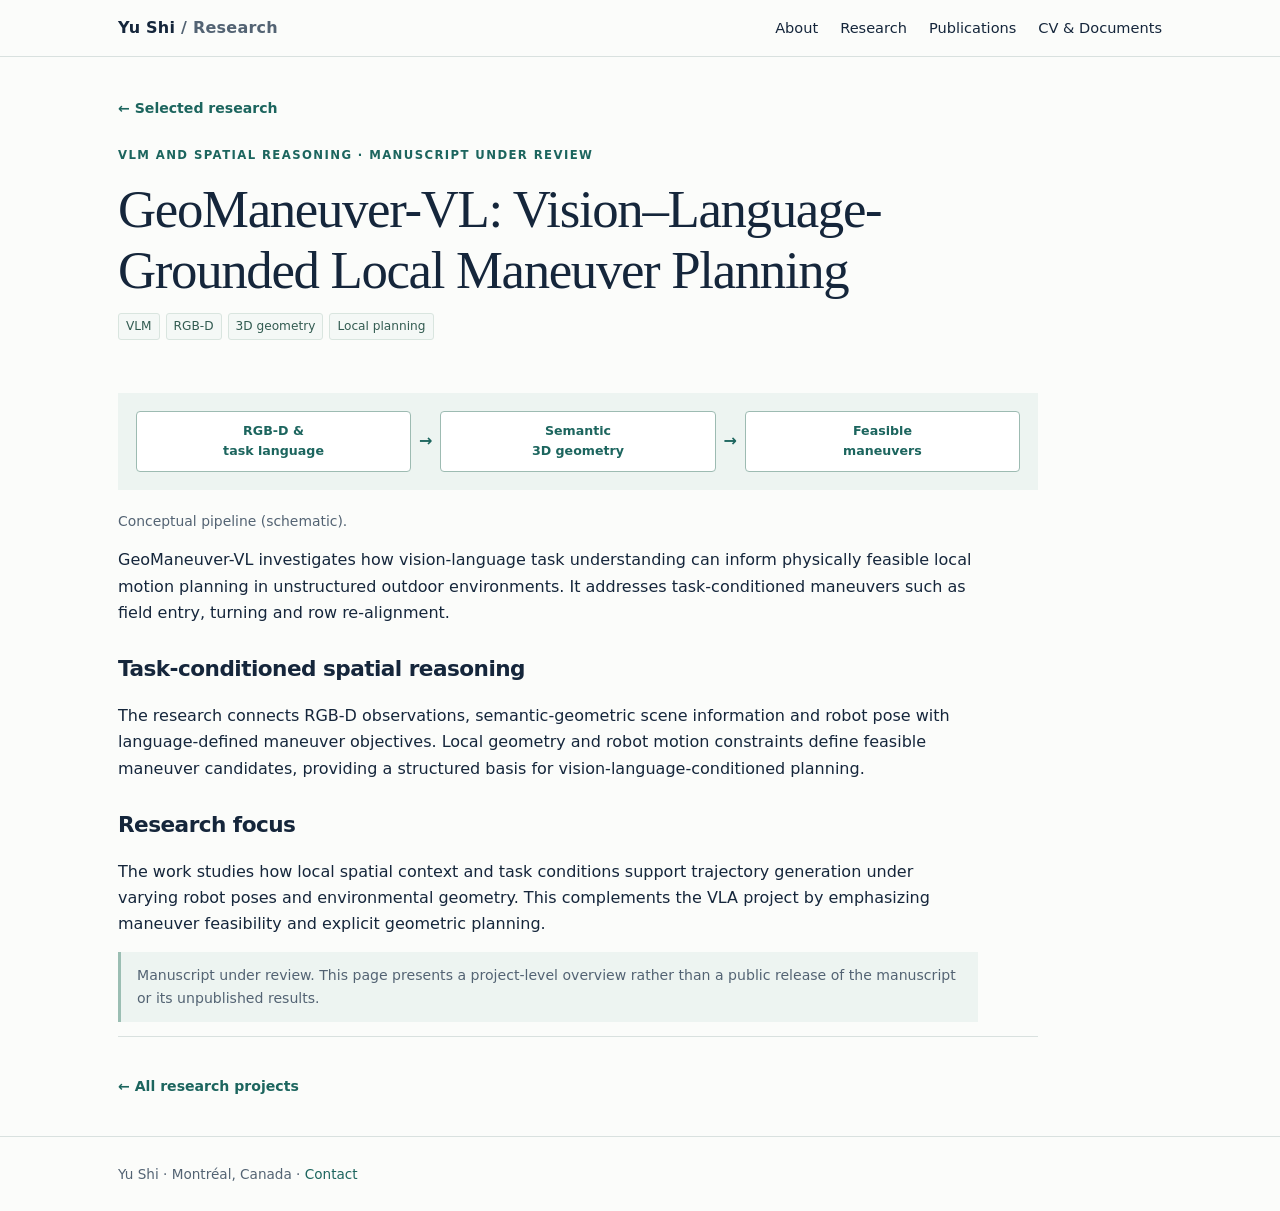
==== projects/geomaneuver.html @ 8a61a862 "Add files via upload" ====
<!DOCTYPE html><html lang="en"><head><meta charset="utf-8"><meta name="viewport" content="width=device-width,initial-scale=1"><title>GeoManeuver-VL: Vision–Language-Grounded Local Maneuver Planning | Yu Shi</title><meta name="description" content="Language-conditioned 3D local maneuver planning using RGB-D, semantic geometry, robot pose and physically feasible candidate maneuvers."><link rel="stylesheet" href="../style.css"><link rel="icon" href="../assets/favicon.svg" type="image/svg+xml"></head><body><a class="skip" href="#main">Skip to content</a><header><div class="nav"><a class="brand" href="../index.html">Yu Shi<span class="subtle"> / Research</span></a><nav aria-label="Main navigation"><a href="../index.html#about">About</a><a href="../index.html#research">Research</a><a href="../index.html#publications">Publications</a><a href="../index.html#documents">CV &amp; Documents</a></nav></div></header><main id="main" class="wrap"><div class="detail detail-header"><a class="back" href="../index.html#research">← Selected research</a><p class="eyebrow" style="margin-top:24px">VLM and spatial reasoning · Manuscript under review</p><h1>GeoManeuver-VL: Vision–Language-Grounded Local Maneuver Planning</h1><div class="tags"><span>VLM</span><span>RGB-D</span><span>3D geometry</span><span>Local planning</span></div></div><article class="detail"><div class="flow"><div class="pipeline"><div>RGB-D &amp;<br>task language</div><b>→</b><div>Semantic<br>3D geometry</div><b>→</b><div>Feasible<br>maneuvers</div></div></div><p class="small">Conceptual pipeline (schematic).</p><p>GeoManeuver-VL investigates how vision-language task understanding can inform physically feasible local motion planning in unstructured outdoor environments. It addresses task-conditioned maneuvers such as field entry, turning and row re-alignment.</p><h2>Task-conditioned spatial reasoning</h2><p>The research connects RGB-D observations, semantic-geometric scene information and robot pose with language-defined maneuver objectives. Local geometry and robot motion constraints define feasible maneuver candidates, providing a structured basis for vision-language-conditioned planning.</p><h2>Research focus</h2><p>The work studies how local spatial context and task conditions support trajectory generation under varying robot poses and environmental geometry. This complements the VLA project by emphasizing maneuver feasibility and explicit geometric planning.</p><p class="note">Manuscript under review. This page presents a project-level overview rather than a public release of the manuscript or its unpublished results.</p><div class="section"><a href="../index.html#research" class="back">← All research projects</a></div></article></main><footer><div class="wrap">Yu Shi · Montréal, Canada · <a href="mailto:yu.shi6@mail.mcgill.ca">Contact</a></div></footer></body></html>
---- style.css ----
/* Yu Shi — academic portfolio. No external dependencies. */
:root{--ink:#15263b;--muted:#536373;--accent:#1c655e;--line:#d9e1df;--paper:#fbfcfa;--white:#fff;--soft:#edf4f1;--max:1100px}*{box-sizing:border-box}html{scroll-behavior:smooth;scroll-padding-top:82px}body{margin:0;background:var(--paper);color:var(--ink);font:16px/1.65 system-ui,-apple-system,BlinkMacSystemFont,"Segoe UI",sans-serif}a{color:var(--accent);text-decoration:none}a:hover{text-decoration:underline;text-underline-offset:4px}a:focus-visible,button:focus-visible{outline:3px solid #e3a852;outline-offset:4px}img{display:block;max-width:100%;height:auto}h1,h2,h3,p{margin-top:0}h1,h2,h3{line-height:1.23;letter-spacing:-.025em}h1{font-size:clamp(2.6rem,6vw,4.5rem);font-family:Georgia,"Times New Roman",serif;font-weight:400;margin-bottom:8px}h2{font-size:1.8rem;margin-bottom:20px}h3{font-size:1.22rem;margin-bottom:9px}p{margin-bottom:14px}header{position:sticky;top:0;z-index:10;background:rgba(251,252,250,.97);border-bottom:1px solid var(--line)}.nav{max-width:var(--max);margin:auto;padding:15px 28px;display:flex;gap:24px;justify-content:space-between;align-items:center}.brand{font-size:1rem;font-weight:750;letter-spacing:.015em;color:var(--ink)}nav{display:flex;gap:22px;align-items:center;flex-wrap:wrap}nav a{font-size:.91rem;color:var(--ink)}.wrap{max-width:var(--max);margin:auto;padding:0 28px}.hero{display:grid;grid-template-columns:minmax(0,1fr) 220px;gap:56px;align-items:center;padding:64px 0 48px}.eyebrow{font-size:.73rem;color:var(--accent);font-weight:800;letter-spacing:.12em;text-transform:uppercase;margin-bottom:14px}.lead{font-size:1.23rem;color:var(--ink);font-weight:550;line-height:1.45}.affiliation{font-size:.96rem;color:var(--muted);margin-bottom:21px}.bio{max-width:750px}.portrait{width:100%;max-width:220px;aspect-ratio:3/4;object-fit:cover;object-position:50% 23%;border-radius:9px;border:1px solid var(--line)}.links{display:flex;gap:10px 16px;flex-wrap:wrap;align-items:center;margin-top:24px}.button{padding:9px 15px;border:1px solid var(--accent);border-radius:5px;font-size:.87rem;font-weight:650;display:inline-block}.button.primary{background:var(--accent);color:white}.button:hover{background:var(--soft);color:var(--accent);text-decoration:none}.small{font-size:.87rem;color:var(--muted)}.section{border-top:1px solid var(--line);padding:36px 0}.section-head{display:flex;align-items:baseline;gap:16px;justify-content:space-between}.section-head .small{max-width:490px;text-align:right}.expertise{display:grid;grid-template-columns:repeat(3,1fr);gap:24px}.expertise>div{border-left:3px solid #9bbeb3;padding-left:16px}.expertise h3{font-size:1rem;margin-bottom:7px}.expertise p{font-size:.93rem;color:var(--muted);margin:0}.projects{display:grid;grid-template-columns:repeat(2,minmax(0,1fr));gap:27px 28px}.project{min-width:0;background:white;border:1px solid var(--line);border-radius:8px;overflow:hidden;display:flex;flex-direction:column}.project:hover{border-color:#9fb8af}.thumb{background:#f0f4f1;aspect-ratio:2/1;overflow:hidden;border-bottom:1px solid var(--line)}.thumb img{width:100%;height:100%;object-fit:contain}.thumb.photo img{object-fit:cover;object-position:50% 45%}.project-body{padding:20px 22px 22px;flex:1}.project-body h3 a{color:var(--ink)}.project-body p{font-size:.94rem;color:var(--muted);margin-bottom:12px}.meta{font-size:.72rem;color:var(--accent);font-weight:750;letter-spacing:.065em;text-transform:uppercase;margin-bottom:10px}.tags{display:flex;gap:6px;flex-wrap:wrap;margin:13px 0}.tags span{font-size:.76rem;border:1px solid #d9e5df;background:#f4f8f6;color:#325b51;border-radius:3px;padding:2px 7px}.project-link{display:inline-block;font-weight:700;font-size:.86rem;margin-top:4px}.publications{list-style:none;padding:0;margin:0}.publications li{padding:13px 0;border-bottom:1px solid var(--line);line-height:1.5}.publication-title{font-weight:650}.publication-meta{font-size:.9rem;color:var(--muted);margin-top:5px}.pub-year{font-size:.82rem;color:var(--accent);font-weight:700;display:inline-block;min-width:48px}.timeline{display:grid;gap:14px}.timeline>div{display:grid;grid-template-columns:135px 1fr;gap:18px}.date{color:var(--muted);font-size:.9rem}.timeline strong{font-weight:650}.doc-list{display:grid;grid-template-columns:1fr 1fr;gap:20px}.doc-list>div{border:1px solid var(--line);padding:18px 20px;background:var(--white);border-radius:5px}.doc-list p{font-size:.91rem;color:var(--muted)}footer{border-top:1px solid var(--line);padding:26px 0;color:var(--muted);font-size:.85rem}.detail-header{padding:38px 0 20px}.detail-header h1{font-size:clamp(2rem,4.4vw,3.3rem);line-height:1.15}.detail{max-width:920px}.detail p{max-width:860px}.detail h2{font-size:1.35rem;margin-top:30px}.detail figure{margin:24px 0}.detail figure img{background:white;border:1px solid var(--line);border-radius:5px;width:100%}figcaption{font-size:.85rem;color:var(--muted);margin-top:8px}.evidence{display:grid;grid-template-columns:1fr 1fr;gap:20px}.evidence figure{margin-top:10px}.pipeline{display:flex;align-items:center;gap:8px;padding:18px;background:#edf4f1;min-height:100%;justify-content:center}.pipeline div{border:1px solid #9dbbb2;background:#fff;color:var(--accent);padding:9px;text-align:center;font-weight:650;font-size:.79rem;border-radius:4px;flex:1}.pipeline b{color:var(--accent)}.note{padding:12px 16px;border-left:3px solid #9bbeb3;background:var(--soft);font-size:.88rem;color:var(--muted)}.back{font-size:.88rem;font-weight:650}.skip{position:absolute;left:-999px;top:0}.skip:focus{left:8px;top:8px;background:white;z-index:50;padding:10px}.detail .flow{margin:20px 0}.subtle{color:var(--muted)}@media(max-width:750px){.nav{padding:12px 18px;gap:12px;flex-wrap:wrap}nav{gap:12px}.wrap{padding:0 19px}.hero{grid-template-columns:1fr 115px;gap:18px;padding:36px 0}.hero .bio,.hero .links{grid-column:1/-1}.portrait{width:115px}.hero-content{display:contents}.hero-main{grid-column:1}.hero .portrait{grid-column:2;grid-row:1}.hero h1{font-size:2.6rem}.lead{font-size:1.02rem}.affiliation{font-size:.84rem}.section-head{display:block}.section-head .small{text-align:left}.expertise,.projects,.doc-list,.evidence{grid-template-columns:1fr}.section{padding:26px 0}.timeline>div{grid-template-columns:1fr;gap:0}.pipeline{flex-wrap:wrap}.pipeline div{flex:1 1 35%}.detail-header{padding-top:24px}}@media print{header,.links,.back,footer,.project-link{display:none}.wrap{max-width:none;padding:0}.section{break-inside:avoid}body{background:white;color:#000}.hero{padding:0 0 20px}}
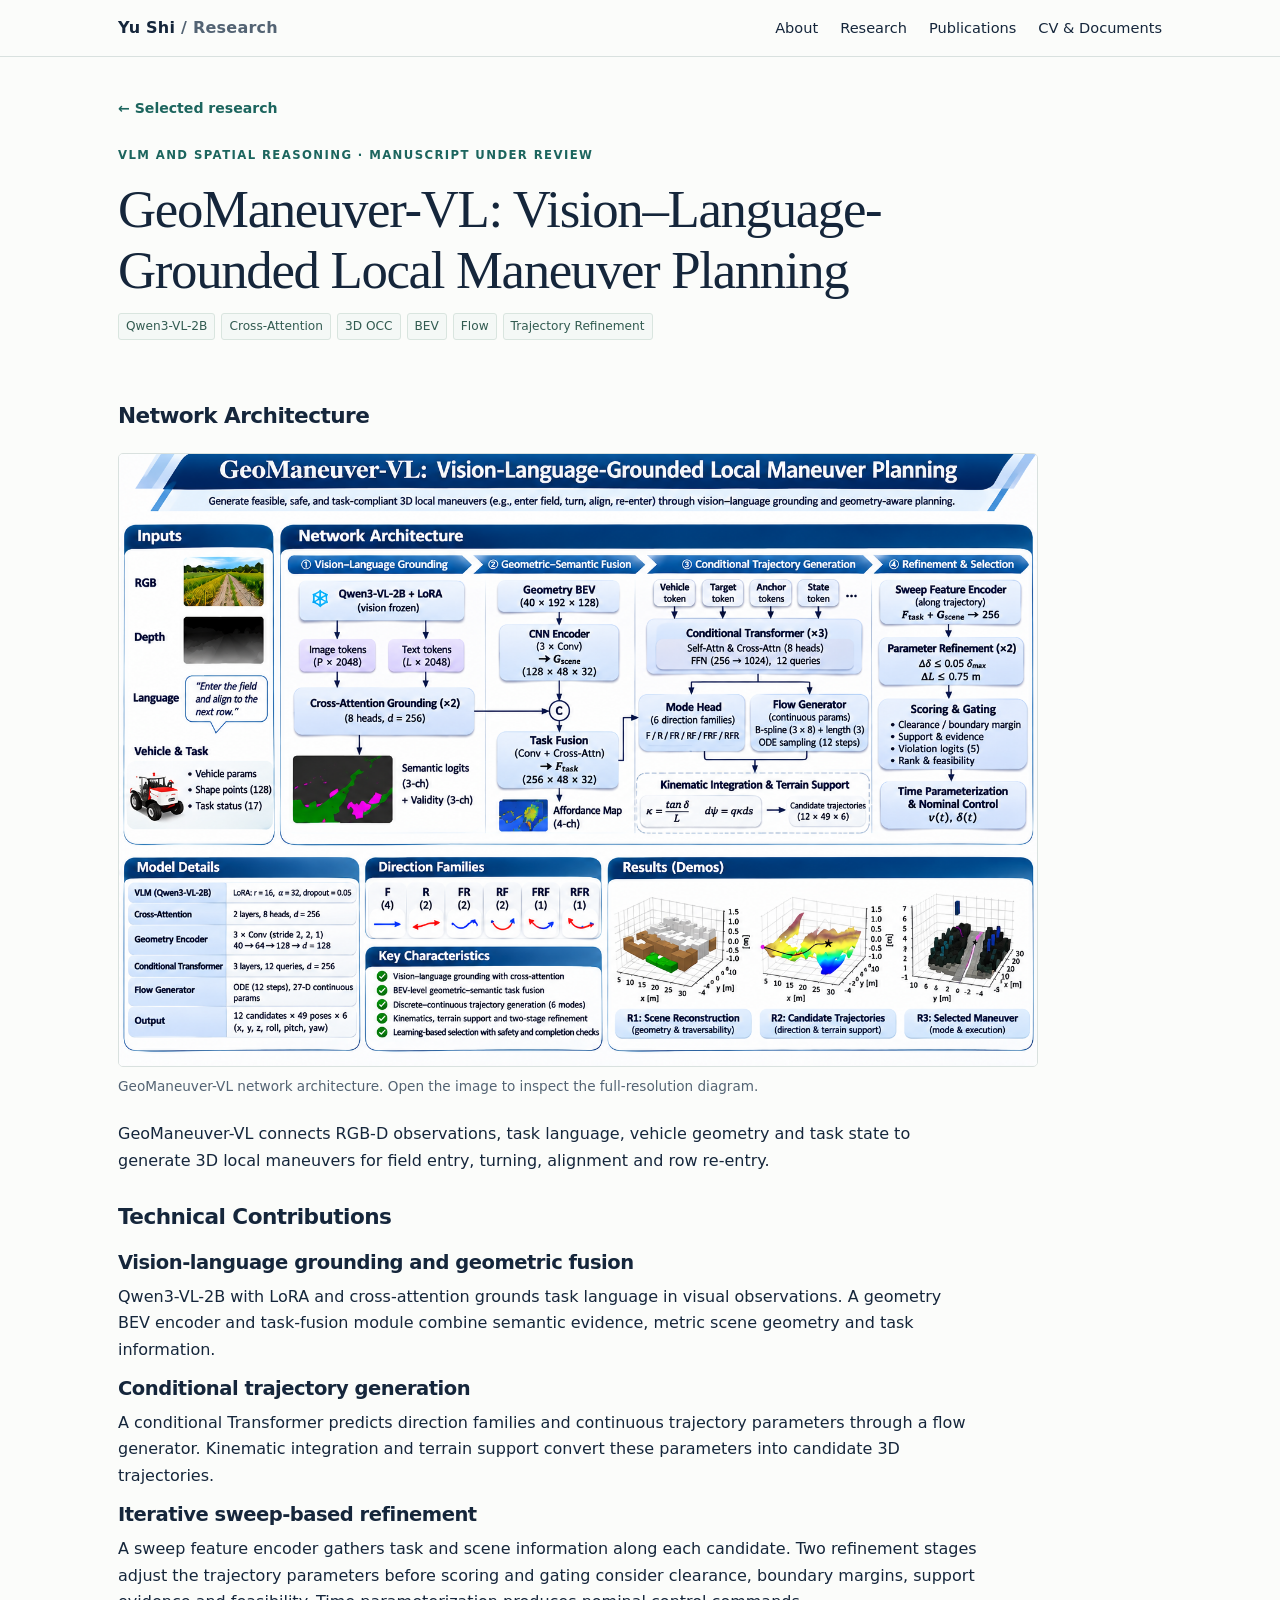
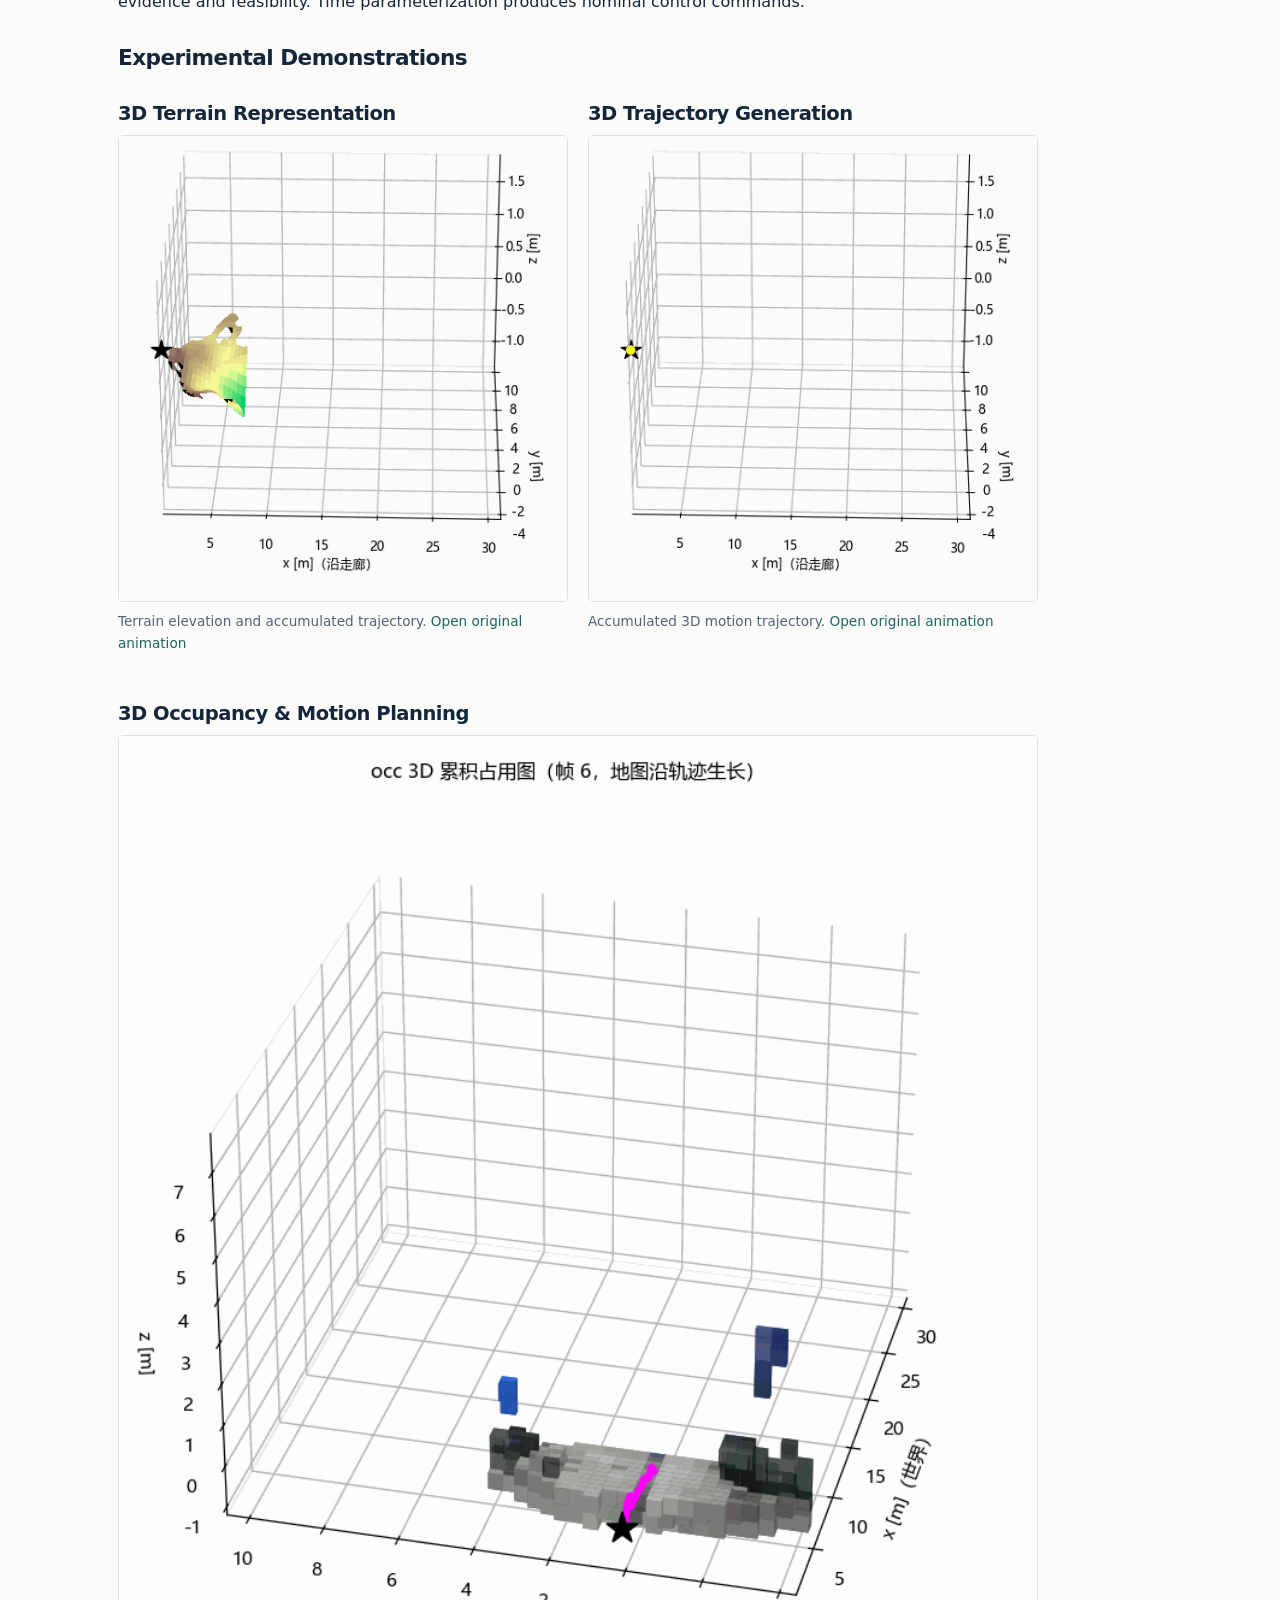
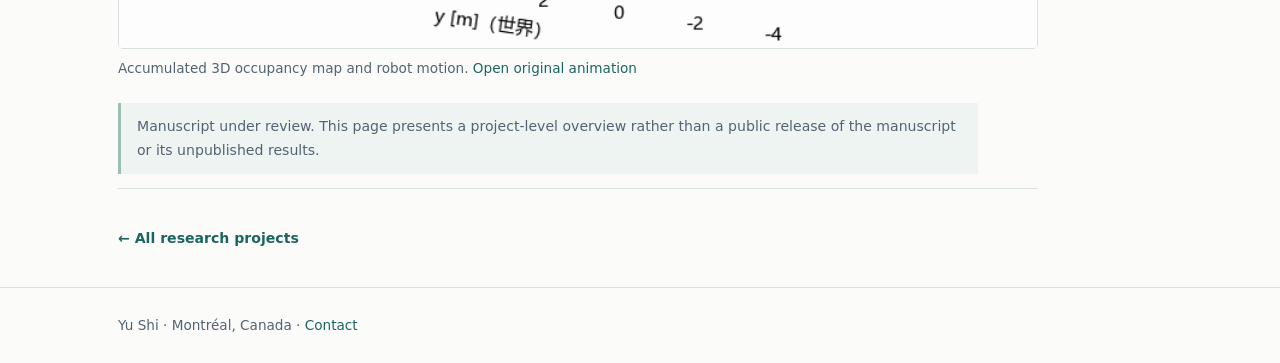
==== commit f0680a09: "Chapter 3" ====
--- a/projects/geomaneuver.html
+++ b/projects/geomaneuver.html
@@ -1 +1,17 @@
-<!DOCTYPE html><html lang="en"><head><meta charset="utf-8"><meta name="viewport" content="width=device-width,initial-scale=1"><title>GeoManeuver-VL: Vision–Language-Grounded Local Maneuver Planning | Yu Shi</title><meta name="description" content="Language-conditioned 3D local maneuver planning using RGB-D, semantic geometry, robot pose and physically feasible candidate maneuvers."><link rel="stylesheet" href="../style.css"><link rel="icon" href="../assets/favicon.svg" type="image/svg+xml"></head><body><a class="skip" href="#main">Skip to content</a><header><div class="nav"><a class="brand" href="../index.html">Yu Shi<span class="subtle"> / Research</span></a><nav aria-label="Main navigation"><a href="../index.html#about">About</a><a href="../index.html#research">Research</a><a href="../index.html#publications">Publications</a><a href="../index.html#documents">CV &amp; Documents</a></nav></div></header><main id="main" class="wrap"><div class="detail detail-header"><a class="back" href="../index.html#research">← Selected research</a><p class="eyebrow" style="margin-top:24px">VLM and spatial reasoning · Manuscript under review</p><h1>GeoManeuver-VL: Vision–Language-Grounded Local Maneuver Planning</h1><div class="tags"><span>VLM</span><span>RGB-D</span><span>3D geometry</span><span>Local planning</span></div></div><article class="detail"><div class="flow"><div class="pipeline"><div>RGB-D &amp;<br>task language</div><b>→</b><div>Semantic<br>3D geometry</div><b>→</b><div>Feasible<br>maneuvers</div></div></div><p class="small">Conceptual pipeline (schematic).</p><p>GeoManeuver-VL investigates how vision-language task understanding can inform physically feasible local motion planning in unstructured outdoor environments. It addresses task-conditioned maneuvers such as field entry, turning and row re-alignment.</p><h2>Task-conditioned spatial reasoning</h2><p>The research connects RGB-D observations, semantic-geometric scene information and robot pose with language-defined maneuver objectives. Local geometry and robot motion constraints define feasible maneuver candidates, providing a structured basis for vision-language-conditioned planning.</p><h2>Research focus</h2><p>The work studies how local spatial context and task conditions support trajectory generation under varying robot poses and environmental geometry. This complements the VLA project by emphasizing maneuver feasibility and explicit geometric planning.</p><p class="note">Manuscript under review. This page presents a project-level overview rather than a public release of the manuscript or its unpublished results.</p><div class="section"><a href="../index.html#research" class="back">← All research projects</a></div></article></main><footer><div class="wrap">Yu Shi · Montréal, Canada · <a href="mailto:yu.shi6@mail.mcgill.ca">Contact</a></div></footer></body></html>+<!DOCTYPE html><html lang="en"><head><meta charset="utf-8"><meta name="viewport" content="width=device-width,initial-scale=1"><title>GeoManeuver-VL: Vision–Language-Grounded Local Maneuver Planning | Yu Shi</title><meta name="description" content="Language-conditioned 3D local maneuver planning using RGB-D, semantic geometry, robot pose and physically feasible candidate maneuvers."><link rel="stylesheet" href="../style.css"><link rel="icon" href="../assets/favicon.svg" type="image/svg+xml"></head><body><a class="skip" href="#main">Skip to content</a><header><div class="nav"><a class="brand" href="../index.html">Yu Shi<span class="subtle"> / Research</span></a><nav aria-label="Main navigation"><a href="../index.html#about">About</a><a href="../index.html#research">Research</a><a href="../index.html#publications">Publications</a><a href="../index.html#documents">CV &amp; Documents</a></nav></div></header><main id="main" class="wrap"><div class="detail detail-header"><a class="back" href="../index.html#research">← Selected research</a><p class="eyebrow" style="margin-top:24px">VLM and spatial reasoning · Manuscript under review</p><h1>GeoManeuver-VL: Vision–Language-Grounded Local Maneuver Planning</h1><div class="tags"><span>Qwen3-VL-2B</span><span>Cross-Attention</span><span>3D OCC</span><span>BEV</span><span>Flow</span><span>Trajectory Refinement</span></div></div><article class="detail">
+<section aria-labelledby="architecture-heading">
+<h2 id="architecture-heading">Network Architecture</h2>
+<figure><a href="../assets/geomaneuver-architecture.png.png"><img src="../assets/geomaneuver-architecture.png.png" alt="GeoManeuver-VL architecture with Qwen3-VL-2B vision-language grounding, geometry BEV fusion, conditional trajectory generation and sweep-based refinement." width="1536" height="1024"></a><figcaption>GeoManeuver-VL network architecture. Open the image to inspect the full-resolution diagram.</figcaption></figure>
+<p>GeoManeuver-VL connects RGB-D observations, task language, vehicle geometry and task state to generate 3D local maneuvers for field entry, turning, alignment and row re-entry.</p>
+</section>
+<section aria-labelledby="contributions-heading">
+<h2 id="contributions-heading">Technical Contributions</h2>
+<h3>Vision-language grounding and geometric fusion</h3>
+<p>Qwen3-VL-2B with LoRA and cross-attention grounds task language in visual observations. A geometry BEV encoder and task-fusion module combine semantic evidence, metric scene geometry and task information.</p>
+<h3>Conditional trajectory generation</h3>
+<p>A conditional Transformer predicts direction families and continuous trajectory parameters through a flow generator. Kinematic integration and terrain support convert these parameters into candidate 3D trajectories.</p>
+<h3>Iterative sweep-based refinement</h3>
+<p>A sweep feature encoder gathers task and scene information along each candidate. Two refinement stages adjust the trajectory parameters before scoring and gating consider clearance, boundary margins, support evidence and feasibility. Time parameterization produces nominal control commands.</p>
+</section>
+<section id="demos" aria-labelledby="experiments-heading"><h2 id="experiments-heading">Experimental Demonstrations</h2><div class="evidence"><figure><h3>3D Terrain Representation</h3><div class="gif-crop" style="position:relative;overflow:hidden;aspect-ratio:481.85549999999995/499.7758;border:1px solid var(--line);border-radius:5px;background:white"><img src="../assets/videos/geomaneuver-terrain-trajectory.gif" alt="Terrain elevation and accumulated trajectory." loading="lazy" style="position:absolute;max-width:none;width:280.1669795197938%;height:124.05562654294187%;left:-23.167007536491752%;top:-24.055626542941855%;border:0;border-radius:0"></div><figcaption>Terrain elevation and accumulated trajectory. <a href="../assets/videos/geomaneuver-terrain-trajectory.gif">Open original animation</a></figcaption></figure><figure><h3>3D Trajectory Generation</h3><div class="gif-crop" style="position:relative;overflow:hidden;aspect-ratio:481.85549999999995/499.7758;border:1px solid var(--line);border-radius:5px;background:white"><img src="../assets/videos/geomaneuver-terrain-trajectory.gif" alt="Accumulated 3D motion trajectory." loading="lazy" style="position:absolute;max-width:none;width:280.1669795197938%;height:124.05562654294187%;left:-162.83304849690418%;top:-24.055626542941855%;border:0;border-radius:0"></div><figcaption>Accumulated 3D motion trajectory. <a href="../assets/videos/geomaneuver-terrain-trajectory.gif">Open original animation</a></figcaption></figure></div><figure><h3>3D Occupancy &amp; Motion Planning</h3><div class="gif-crop" style="position:relative;overflow:hidden;aspect-ratio:762.7675/757.4166399999999;border:1px solid var(--line);border-radius:5px;background:white"><img src="../assets/videos/geomaneuver-occupancy.gif" alt="Accumulated 3D occupancy map and robot motion." loading="lazy" style="position:absolute;max-width:none;width:180.2646284746007%;height:118.95698515416827%;left:-41.24094170241916%;top:-13.55395888846593%;border:0;border-radius:0"></div><figcaption>Accumulated 3D occupancy map and robot motion. <a href="../assets/videos/geomaneuver-occupancy.gif">Open original animation</a></figcaption></figure></section>
+<p class="note">Manuscript under review. This page presents a project-level overview rather than a public release of the manuscript or its unpublished results.</p><div class="section"><a href="../index.html#research" class="back">← All research projects</a></div></article></main><footer><div class="wrap">Yu Shi · Montréal, Canada · <a href="mailto:yu.shi6@mail.mcgill.ca">Contact</a></div></footer></body></html>
--- a/style.css
+++ b/style.css
@@ -1,2 +1,4 @@
 /* Yu Shi — academic portfolio. No external dependencies. */
-:root{--ink:#15263b;--muted:#536373;--accent:#1c655e;--line:#d9e1df;--paper:#fbfcfa;--white:#fff;--soft:#edf4f1;--max:1100px}*{box-sizing:border-box}html{scroll-behavior:smooth;scroll-padding-top:82px}body{margin:0;background:var(--paper);color:var(--ink);font:16px/1.65 system-ui,-apple-system,BlinkMacSystemFont,"Segoe UI",sans-serif}a{color:var(--accent);text-decoration:none}a:hover{text-decoration:underline;text-underline-offset:4px}a:focus-visible,button:focus-visible{outline:3px solid #e3a852;outline-offset:4px}img{display:block;max-width:100%;height:auto}h1,h2,h3,p{margin-top:0}h1,h2,h3{line-height:1.23;letter-spacing:-.025em}h1{font-size:clamp(2.6rem,6vw,4.5rem);font-family:Georgia,"Times New Roman",serif;font-weight:400;margin-bottom:8px}h2{font-size:1.8rem;margin-bottom:20px}h3{font-size:1.22rem;margin-bottom:9px}p{margin-bottom:14px}header{position:sticky;top:0;z-index:10;background:rgba(251,252,250,.97);border-bottom:1px solid var(--line)}.nav{max-width:var(--max);margin:auto;padding:15px 28px;display:flex;gap:24px;justify-content:space-between;align-items:center}.brand{font-size:1rem;font-weight:750;letter-spacing:.015em;color:var(--ink)}nav{display:flex;gap:22px;align-items:center;flex-wrap:wrap}nav a{font-size:.91rem;color:var(--ink)}.wrap{max-width:var(--max);margin:auto;padding:0 28px}.hero{display:grid;grid-template-columns:minmax(0,1fr) 220px;gap:56px;align-items:center;padding:64px 0 48px}.eyebrow{font-size:.73rem;color:var(--accent);font-weight:800;letter-spacing:.12em;text-transform:uppercase;margin-bottom:14px}.lead{font-size:1.23rem;color:var(--ink);font-weight:550;line-height:1.45}.affiliation{font-size:.96rem;color:var(--muted);margin-bottom:21px}.bio{max-width:750px}.portrait{width:100%;max-width:220px;aspect-ratio:3/4;object-fit:cover;object-position:50% 23%;border-radius:9px;border:1px solid var(--line)}.links{display:flex;gap:10px 16px;flex-wrap:wrap;align-items:center;margin-top:24px}.button{padding:9px 15px;border:1px solid var(--accent);border-radius:5px;font-size:.87rem;font-weight:650;display:inline-block}.button.primary{background:var(--accent);color:white}.button:hover{background:var(--soft);color:var(--accent);text-decoration:none}.small{font-size:.87rem;color:var(--muted)}.section{border-top:1px solid var(--line);padding:36px 0}.section-head{display:flex;align-items:baseline;gap:16px;justify-content:space-between}.section-head .small{max-width:490px;text-align:right}.expertise{display:grid;grid-template-columns:repeat(3,1fr);gap:24px}.expertise>div{border-left:3px solid #9bbeb3;padding-left:16px}.expertise h3{font-size:1rem;margin-bottom:7px}.expertise p{font-size:.93rem;color:var(--muted);margin:0}.projects{display:grid;grid-template-columns:repeat(2,minmax(0,1fr));gap:27px 28px}.project{min-width:0;background:white;border:1px solid var(--line);border-radius:8px;overflow:hidden;display:flex;flex-direction:column}.project:hover{border-color:#9fb8af}.thumb{background:#f0f4f1;aspect-ratio:2/1;overflow:hidden;border-bottom:1px solid var(--line)}.thumb img{width:100%;height:100%;object-fit:contain}.thumb.photo img{object-fit:cover;object-position:50% 45%}.project-body{padding:20px 22px 22px;flex:1}.project-body h3 a{color:var(--ink)}.project-body p{font-size:.94rem;color:var(--muted);margin-bottom:12px}.meta{font-size:.72rem;color:var(--accent);font-weight:750;letter-spacing:.065em;text-transform:uppercase;margin-bottom:10px}.tags{display:flex;gap:6px;flex-wrap:wrap;margin:13px 0}.tags span{font-size:.76rem;border:1px solid #d9e5df;background:#f4f8f6;color:#325b51;border-radius:3px;padding:2px 7px}.project-link{display:inline-block;font-weight:700;font-size:.86rem;margin-top:4px}.publications{list-style:none;padding:0;margin:0}.publications li{padding:13px 0;border-bottom:1px solid var(--line);line-height:1.5}.publication-title{font-weight:650}.publication-meta{font-size:.9rem;color:var(--muted);margin-top:5px}.pub-year{font-size:.82rem;color:var(--accent);font-weight:700;display:inline-block;min-width:48px}.timeline{display:grid;gap:14px}.timeline>div{display:grid;grid-template-columns:135px 1fr;gap:18px}.date{color:var(--muted);font-size:.9rem}.timeline strong{font-weight:650}.doc-list{display:grid;grid-template-columns:1fr 1fr;gap:20px}.doc-list>div{border:1px solid var(--line);padding:18px 20px;background:var(--white);border-radius:5px}.doc-list p{font-size:.91rem;color:var(--muted)}footer{border-top:1px solid var(--line);padding:26px 0;color:var(--muted);font-size:.85rem}.detail-header{padding:38px 0 20px}.detail-header h1{font-size:clamp(2rem,4.4vw,3.3rem);line-height:1.15}.detail{max-width:920px}.detail p{max-width:860px}.detail h2{font-size:1.35rem;margin-top:30px}.detail figure{margin:24px 0}.detail figure img{background:white;border:1px solid var(--line);border-radius:5px;width:100%}figcaption{font-size:.85rem;color:var(--muted);margin-top:8px}.evidence{display:grid;grid-template-columns:1fr 1fr;gap:20px}.evidence figure{margin-top:10px}.pipeline{display:flex;align-items:center;gap:8px;padding:18px;background:#edf4f1;min-height:100%;justify-content:center}.pipeline div{border:1px solid #9dbbb2;background:#fff;color:var(--accent);padding:9px;text-align:center;font-weight:650;font-size:.79rem;border-radius:4px;flex:1}.pipeline b{color:var(--accent)}.note{padding:12px 16px;border-left:3px solid #9bbeb3;background:var(--soft);font-size:.88rem;color:var(--muted)}.back{font-size:.88rem;font-weight:650}.skip{position:absolute;left:-999px;top:0}.skip:focus{left:8px;top:8px;background:white;z-index:50;padding:10px}.detail .flow{margin:20px 0}.subtle{color:var(--muted)}@media(max-width:750px){.nav{padding:12px 18px;gap:12px;flex-wrap:wrap}nav{gap:12px}.wrap{padding:0 19px}.hero{grid-template-columns:1fr 115px;gap:18px;padding:36px 0}.hero .bio,.hero .links{grid-column:1/-1}.portrait{width:115px}.hero-content{display:contents}.hero-main{grid-column:1}.hero .portrait{grid-column:2;grid-row:1}.hero h1{font-size:2.6rem}.lead{font-size:1.02rem}.affiliation{font-size:.84rem}.section-head{display:block}.section-head .small{text-align:left}.expertise,.projects,.doc-list,.evidence{grid-template-columns:1fr}.section{padding:26px 0}.timeline>div{grid-template-columns:1fr;gap:0}.pipeline{flex-wrap:wrap}.pipeline div{flex:1 1 35%}.detail-header{padding-top:24px}}@media print{header,.links,.back,footer,.project-link{display:none}.wrap{max-width:none;padding:0}.section{break-inside:avoid}body{background:white;color:#000}.hero{padding:0 0 20px}}+:root{--ink:#15263b;--muted:#536373;--accent:#1c655e;--line:#d9e1df;--paper:#fbfcfa;--white:#fff;--soft:#edf4f1;--max:1100px}*{box-sizing:border-box}html{scroll-behavior:smooth;scroll-padding-top:82px}body{margin:0;background:var(--paper);color:var(--ink);font:16px/1.65 system-ui,-apple-system,BlinkMacSystemFont,"Segoe UI",sans-serif}a{color:var(--accent);text-decoration:none}a:hover{text-decoration:underline;text-underline-offset:4px}a:focus-visible,button:focus-visible{outline:3px solid #e3a852;outline-offset:4px}img{display:block;max-width:100%;height:auto}h1,h2,h3,p{margin-top:0}h1,h2,h3{line-height:1.23;letter-spacing:-.025em}h1{font-size:clamp(2.6rem,6vw,4.5rem);font-family:Georgia,"Times New Roman",serif;font-weight:400;margin-bottom:8px}h2{font-size:1.8rem;margin-bottom:20px}h3{font-size:1.22rem;margin-bottom:9px}p{margin-bottom:14px}header{position:sticky;top:0;z-index:10;background:rgba(251,252,250,.97);border-bottom:1px solid var(--line)}.nav{max-width:var(--max);margin:auto;padding:15px 28px;display:flex;gap:24px;justify-content:space-between;align-items:center}.brand{font-size:1rem;font-weight:750;letter-spacing:.015em;color:var(--ink)}nav{display:flex;gap:22px;align-items:center;flex-wrap:wrap}nav a{font-size:.91rem;color:var(--ink)}.wrap{max-width:var(--max);margin:auto;padding:0 28px}.hero{display:grid;grid-template-columns:minmax(0,1fr) 220px;gap:56px;align-items:center;padding:64px 0 48px}.eyebrow{font-size:.73rem;color:var(--accent);font-weight:800;letter-spacing:.12em;text-transform:uppercase;margin-bottom:14px}.lead{font-size:1.23rem;color:var(--ink);font-weight:550;line-height:1.45}.affiliation{font-size:.96rem;color:var(--muted);margin-bottom:21px}.bio{max-width:750px}.portrait{width:100%;max-width:220px;aspect-ratio:3/4;object-fit:cover;object-position:50% 23%;border-radius:9px;border:1px solid var(--line)}.links{display:flex;gap:10px 16px;flex-wrap:wrap;align-items:center;margin-top:24px}.button{padding:9px 15px;border:1px solid var(--accent);border-radius:5px;font-size:.87rem;font-weight:650;display:inline-block}.button.primary{background:var(--accent);color:white}.button:hover{background:var(--soft);color:var(--accent);text-decoration:none}.small{font-size:.87rem;color:var(--muted)}.section{border-top:1px solid var(--line);padding:36px 0}.section-head{display:flex;align-items:baseline;gap:16px;justify-content:space-between}.section-head .small{max-width:490px;text-align:right}.expertise{display:grid;grid-template-columns:repeat(3,1fr);gap:24px}.expertise>div{border-left:3px solid #9bbeb3;padding-left:16px}.expertise h3{font-size:1rem;margin-bottom:7px}.expertise p{font-size:.93rem;color:var(--muted);margin:0}.projects{display:grid;grid-template-columns:repeat(2,minmax(0,1fr));gap:27px 28px}.project{min-width:0;background:white;border:1px solid var(--line);border-radius:8px;overflow:hidden;display:flex;flex-direction:column}.project:hover{border-color:#9fb8af}.thumb{background:#f0f4f1;aspect-ratio:2/1;overflow:hidden;border-bottom:1px solid var(--line)}.thumb img{width:100%;height:100%;object-fit:contain}.thumb.photo img{object-fit:cover;object-position:50% 45%}.project-body{padding:20px 22px 22px;flex:1}.project-body h3 a{color:var(--ink)}.project-body p{font-size:.94rem;color:var(--muted);margin-bottom:12px}.meta{font-size:.72rem;color:var(--accent);font-weight:750;letter-spacing:.065em;text-transform:uppercase;margin-bottom:10px}.tags{display:flex;gap:6px;flex-wrap:wrap;margin:13px 0}.tags span{font-size:.76rem;border:1px solid #d9e5df;background:#f4f8f6;color:#325b51;border-radius:3px;padding:2px 7px}.project-link{display:inline-block;font-weight:700;font-size:.86rem;margin-top:4px}.publications{list-style:none;padding:0;margin:0}.publications li{padding:13px 0;border-bottom:1px solid var(--line);line-height:1.5}.publication-title{font-weight:650}.publication-meta{font-size:.9rem;color:var(--muted);margin-top:5px}.pub-year{font-size:.82rem;color:var(--accent);font-weight:700;display:inline-block;min-width:48px}.timeline{display:grid;gap:14px}.timeline>div{display:grid;grid-template-columns:135px 1fr;gap:18px}.date{color:var(--muted);font-size:.9rem}.timeline strong{font-weight:650}.doc-list{display:grid;grid-template-columns:1fr 1fr;gap:20px}.doc-list>div{border:1px solid var(--line);padding:18px 20px;background:var(--white);border-radius:5px}.doc-list p{font-size:.91rem;color:var(--muted)}footer{border-top:1px solid var(--line);padding:26px 0;color:var(--muted);font-size:.85rem}.detail-header{padding:38px 0 20px}.detail-header h1{font-size:clamp(2rem,4.4vw,3.3rem);line-height:1.15}.detail{max-width:920px}.detail p{max-width:860px}.detail h2{font-size:1.35rem;margin-top:30px}.detail figure{margin:24px 0}.detail figure img{background:white;border:1px solid var(--line);border-radius:5px;width:100%}figcaption{font-size:.85rem;color:var(--muted);margin-top:8px}.evidence{display:grid;grid-template-columns:1fr 1fr;gap:20px}.evidence figure{margin-top:10px}.pipeline{display:flex;align-items:center;gap:8px;padding:18px;background:#edf4f1;min-height:100%;justify-content:center}.pipeline div{border:1px solid #9dbbb2;background:#fff;color:var(--accent);padding:9px;text-align:center;font-weight:650;font-size:.79rem;border-radius:4px;flex:1}.pipeline b{color:var(--accent)}.note{padding:12px 16px;border-left:3px solid #9bbeb3;background:var(--soft);font-size:.88rem;color:var(--muted)}.back{font-size:.88rem;font-weight:650}.skip{position:absolute;left:-999px;top:0}.skip:focus{left:8px;top:8px;background:white;z-index:50;padding:10px}.detail .flow{margin:20px 0}.subtle{color:var(--muted)}@media(max-width:750px){.nav{padding:12px 18px;gap:12px;flex-wrap:wrap}nav{gap:12px}.wrap{padding:0 19px}.hero{grid-template-columns:1fr 115px;gap:18px;padding:36px 0}.hero .bio,.hero .links{grid-column:1/-1}.portrait{width:115px}.hero-content{display:contents}.hero-main{grid-column:1}.hero .portrait{grid-column:2;grid-row:1}.hero h1{font-size:2.6rem}.lead{font-size:1.02rem}.affiliation{font-size:.84rem}.section-head{display:block}.section-head .small{text-align:left}.expertise,.projects,.doc-list,.evidence{grid-template-columns:1fr}.section{padding:26px 0}.timeline>div{grid-template-columns:1fr;gap:0}.pipeline{flex-wrap:wrap}.pipeline div{flex:1 1 35%}.detail-header{padding-top:24px}}@media print{header,.links,.back,footer,.project-link{display:none}.wrap{max-width:none;padding:0}.section{break-inside:avoid}body{background:white;color:#000}.hero{padding:0 0 20px}}
+/* Research demonstration videos */
+.demo-grid{display:grid;grid-template-columns:repeat(2,minmax(0,1fr));gap:22px;align-items:start}.demo-grid.single{grid-template-columns:minmax(0,1fr)}.demo-video{min-width:0;margin:0!important}.demo-video video{display:block;width:100%;aspect-ratio:16/9;object-fit:contain;background:#131d27;border:1px solid var(--line);border-radius:6px}.demo-video figcaption{margin:9px 0 16px;line-height:1.5}.demo-video figcaption strong{color:var(--ink);font-size:1rem}.demo-video figcaption a{font-weight:650}.demo-section{scroll-margin-top:90px;margin:24px 0 32px}.demo-section h2{margin-bottom:10px}.demo-section .small{margin-bottom:18px}@media(max-width:750px){.demo-grid{grid-template-columns:1fr}}@media print{.demo-grid video{display:none}}
